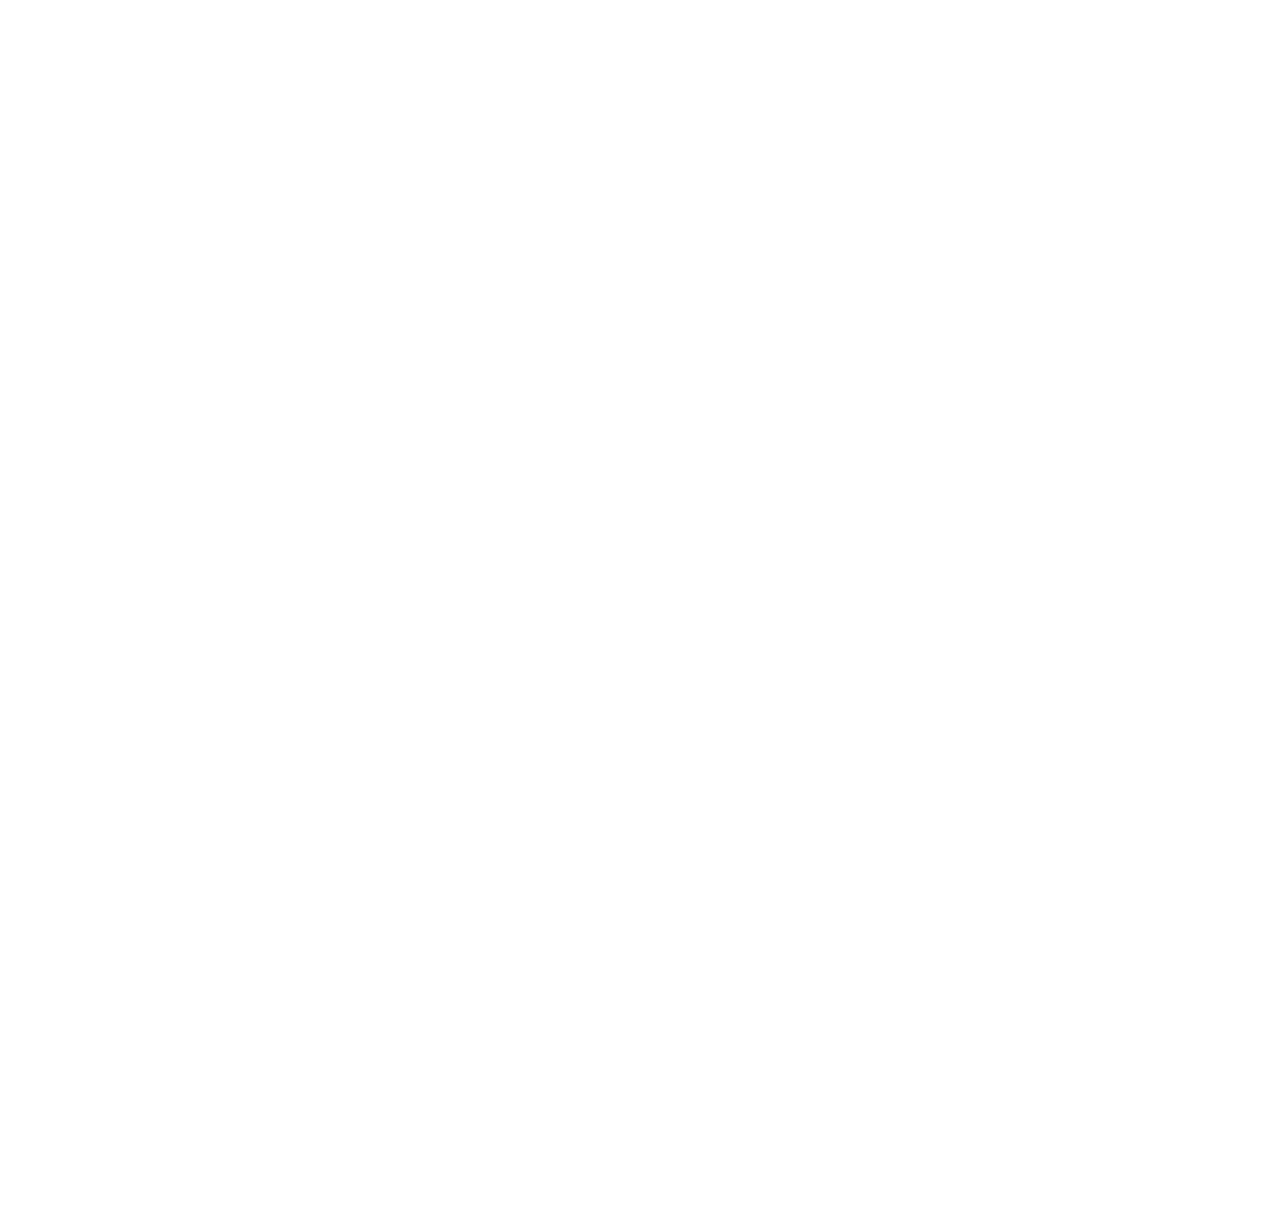
==== landing.html @ c8f4d259 "Master" ====
<!Doctype HTML>
<html>
    <head>
        <title>ParallaxLandingExperiment</title>
        <style>
            #px-1 {
                background-image: url(images/Layer%204.png)
            }
            
            #px-2 {
                background-image: url(images/Layer%203.png)
            }
            
            .parallax {
                background-repeat:no-repeat;
                background-size: cover;
                background-position: center;
                width:100%;
                position:absolute;
                min-height: 1200px;
            }
        </style>
    </head>
    <body>
         <div class="parallax" id="px-1" dataspeed="0" style="transform:translate3d(0px,0px,0px)"></div>
    
        <div class="parallax" id="px-2" dataspeed="10" style="transform: translate3d(0px,0px,0px)"></div>
        
    </body>
</html>
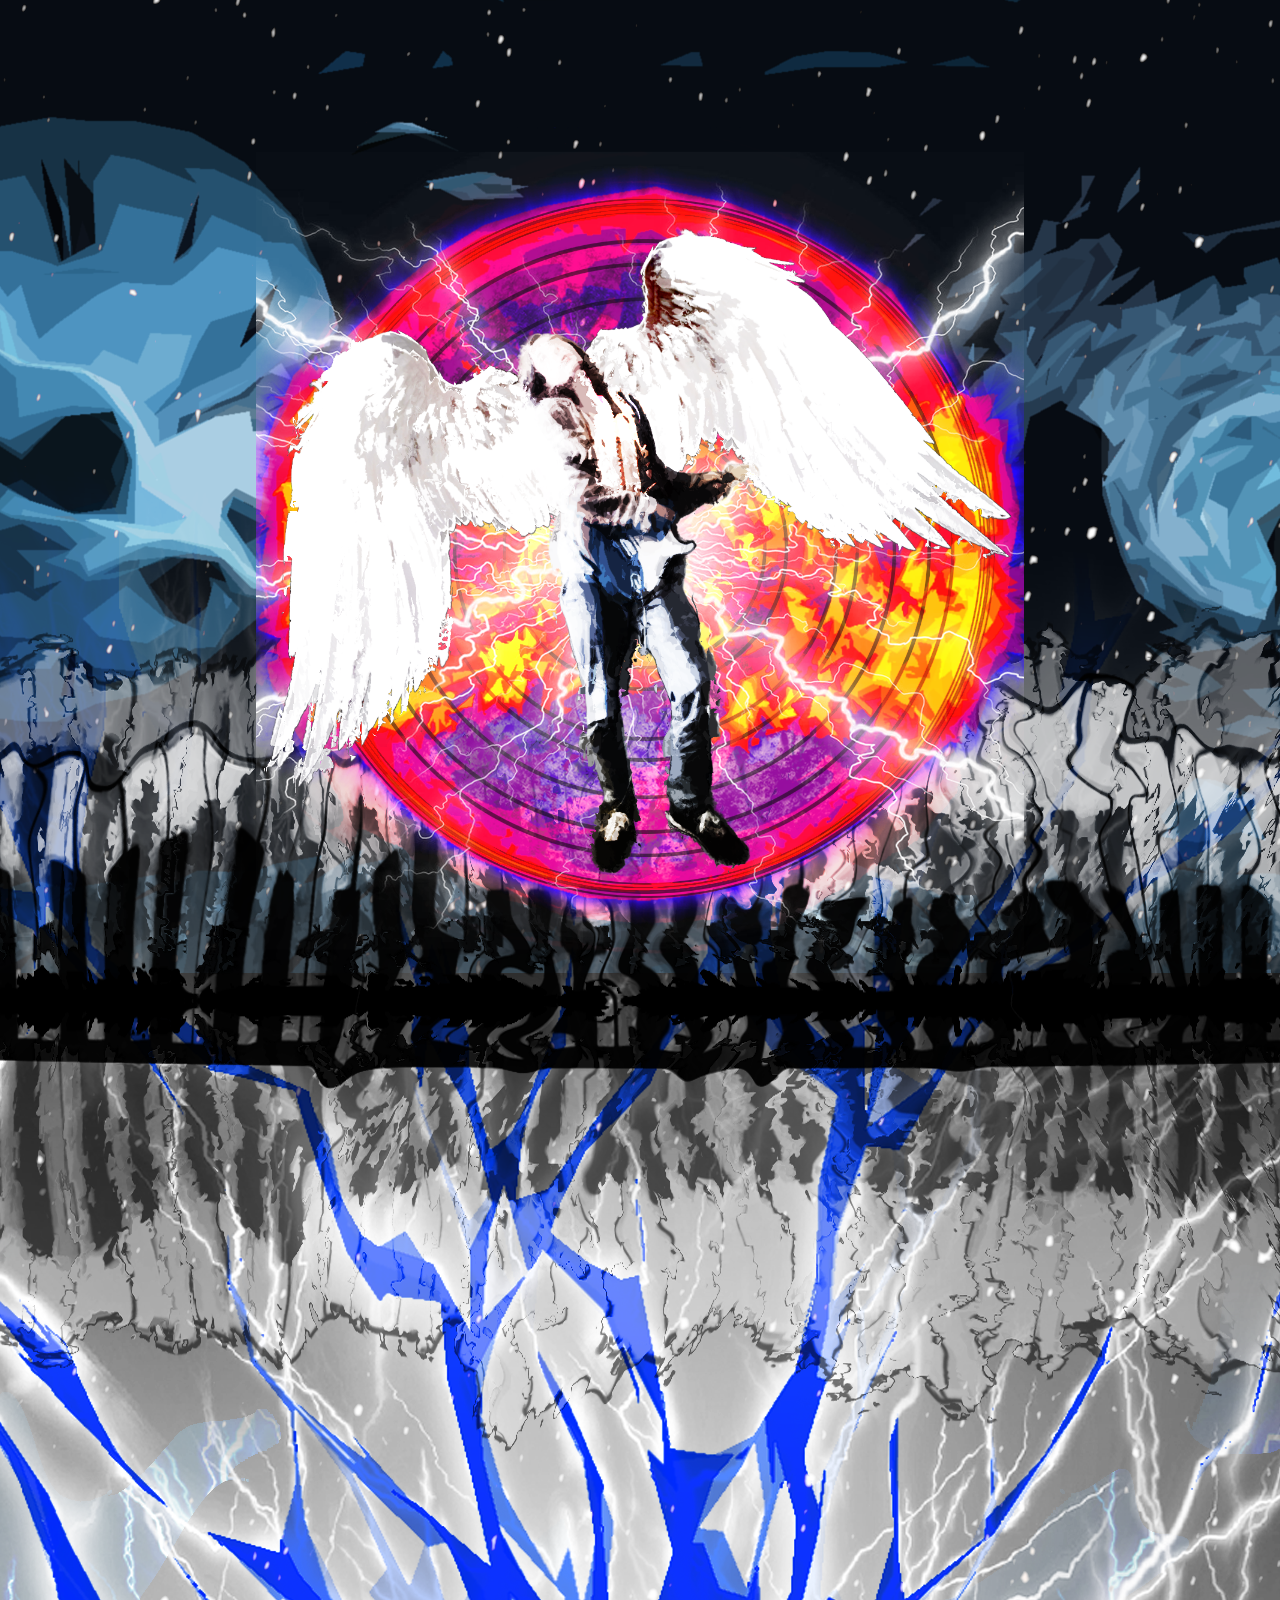
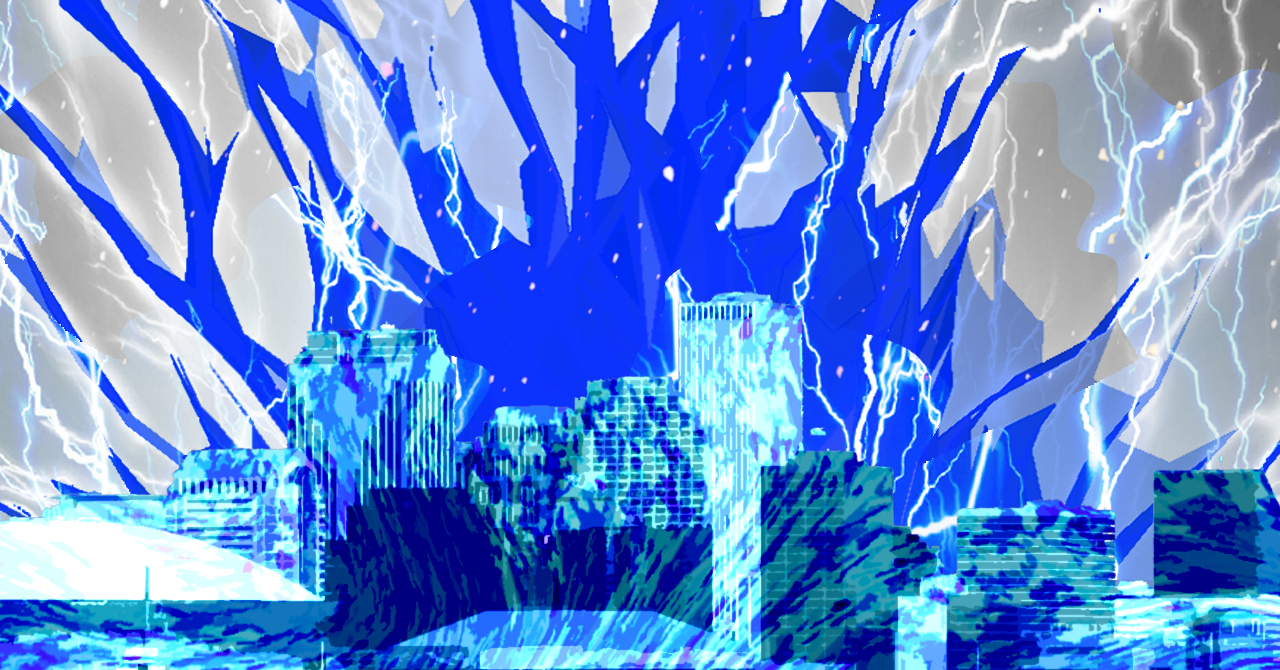
==== commit f4925927: "master 2.1" ====
--- a/landing.html
+++ b/landing.html
@@ -1,30 +1,47 @@
 <!Doctype HTML>
 <html>
     <head>
-        <title>ParallaxLandingExperiment</title>
-        <style>
-            #px-1 {
-                background-image: url(images/Layer%204.png)
-            }
-            
-            #px-2 {
-                background-image: url(images/Layer%203.png)
-            }
-            
-            .parallax {
-                background-repeat:no-repeat;
-                background-size: cover;
-                background-position: center;
-                width:100%;
-                position:absolute;
-                min-height: 1200px;
-            }
-        </style>
+        <title>Landing Experiment</title>
+        <link href="style2.css" rel="stylesheet" type="text/css">
     </head>
+    
     <body>
-         <div class="parallax" id="px-1" dataspeed="0" style="transform:translate3d(0px,0px,0px)"></div>
-    
-        <div class="parallax" id="px-2" dataspeed="10" style="transform: translate3d(0px,0px,0px)"></div>
+        <h1>Hello world</h1>
+        
+        <div id="l1" class="scene" data-modifier="65">   
+        </div>
+        <div id="l2" class="scene" data-modifier="50">
+        </div>
+        <div id="l3" class="scene" data-modifier="50">
+        </div>
+        <div id="l4" class="scene" data-modifier="28">
+        </div>
+        <div id="l5" class="scene" data-modifier="20">
+        </div>
+        <div id="l6" class="scene" data-modifier="10">
+        </div>
+        <div id="l7" class="scene" data-modifier="9">
+        </div>
+        <div id="l9" class="scene" data-modifier="36">
+        </div>
+        <div id="l8" class="scene" data-modifier="8">
+        </div>
+        
+        <div id="l10" class="scene" data-modifier="4">
+        </div>
+        <div id="l11" class="scene" data-modifier="-30">
+        </div>
+<!--
+        <img class="scene" data-modifier="30" src="https://s.electerious.com/parallaxscene/p0.png">
+        <img class="scene" data-modifier="18" src="https://s.electerious.com/parallaxscene/p1.png">
+        <img class="scene" data-modifier="12" src="https://s.electerious.com/parallaxscene/p2.png">
+        <img class="scene" data-modifier="8" src="https://s.electerious.com/parallaxscene/p3.png">
+        <img class="scene" data-modifier="6" src="https://s.electerious.com/parallaxscene/p4.png">
+        <img class="scene" data-modifier="0" src="https://s.electerious.com/parallaxscene/p6.png">
+-->
+        
         
     </body>
+    <script src="https://s.electerious.com/basicScroll/dist/basicScroll.min.js"></script>
+    <script src="landingexperiment.js"></script>
 </html>--- a/style2.css
+++ b/style2.css
@@ -0,0 +1,109 @@
+*{
+    margin: 0;
+    padding: 0;
+}
+body {
+    height: 2000px;
+	background: black;
+}
+
+.scene {
+    position: absolute;
+    transform: translateY(var(--translateY));
+    will-change: transform;
+    top: 0;
+    width: 100%;
+    height: inherit;
+    background-position: center center;
+    background-repeat:no-repeat;
+
+}
+
+#l1 {
+    background-image: url("solarislayers/Layer1_background.png");
+   
+}
+
+#l2 {
+    z-index: 1;
+    background-image: url("solarislayers/Layer2_stars.png");
+    mix-blend-mode: hard-light;
+    animation-name: glow;
+    animation-iteration-count: infinite;
+    animation-direction: alternate;
+    animation-duration: 1s;
+}
+
+
+
+@keyframes glow {
+    from {opacity: 1.0;}
+    to {opacity: 0.0;}
+}
+
+#l3 {
+    z-index: 2;
+    background-image: url("solarislayers/Layer3_timetunnel_overlay.png");
+    mix-blend-mode: lighten;
+}
+
+#l4 {
+    z-index: 3;
+    background-image: url("solarislayers/Layer4_bottomlightning1.png");
+    mix-blend-mode: exclusion;
+    position: absolute;
+    top: 20%;
+}
+
+#l5 {
+    z-index: 5;
+    background-image: url("solarislayers/Layer5_bottomlightning2.png");
+    mix-blend-mode: lighten;
+    top: 22%;
+}
+
+#l6 {
+    z-index: 5;
+    background-image: url("solarislayers/Layer6_cityscape.png");
+    top: 30%;
+}
+
+#l7{
+    z-index: 6;
+    background-image: url("solarislayers/Layer7_sun.png");
+    transform: scale(.6);
+    top: -50%;
+}
+
+#l8 {
+    z-index: 7;
+    background-image: url("solarislayers/Layer8_sunglow.png");
+    mix-blend-mode: color-dodge;
+    transform: scale(.6);
+    animation-name: glow;
+    animation-duration: 1.5s;
+    animation-iteration-count: infinite;
+    animation-direction: alternate;
+    top: -50%;
+}
+
+#l9 {
+    z-index: 5;
+    background-image: url("solarislayers/Layer9_keys.png");
+    mix-blend-mode: hard-light;
+    
+}
+
+#l10 {
+    z-index: 9;
+    background-image: url("solarislayers/Layer10_joelightning.png");
+    transform: scale(.6);
+    top: -50%;
+}
+
+#l11 {
+    z-index: 10;
+    background-image: url(solarislayers/Layer11_joe.png);
+    transform: scale(.6);
+    top: -50%;
+}